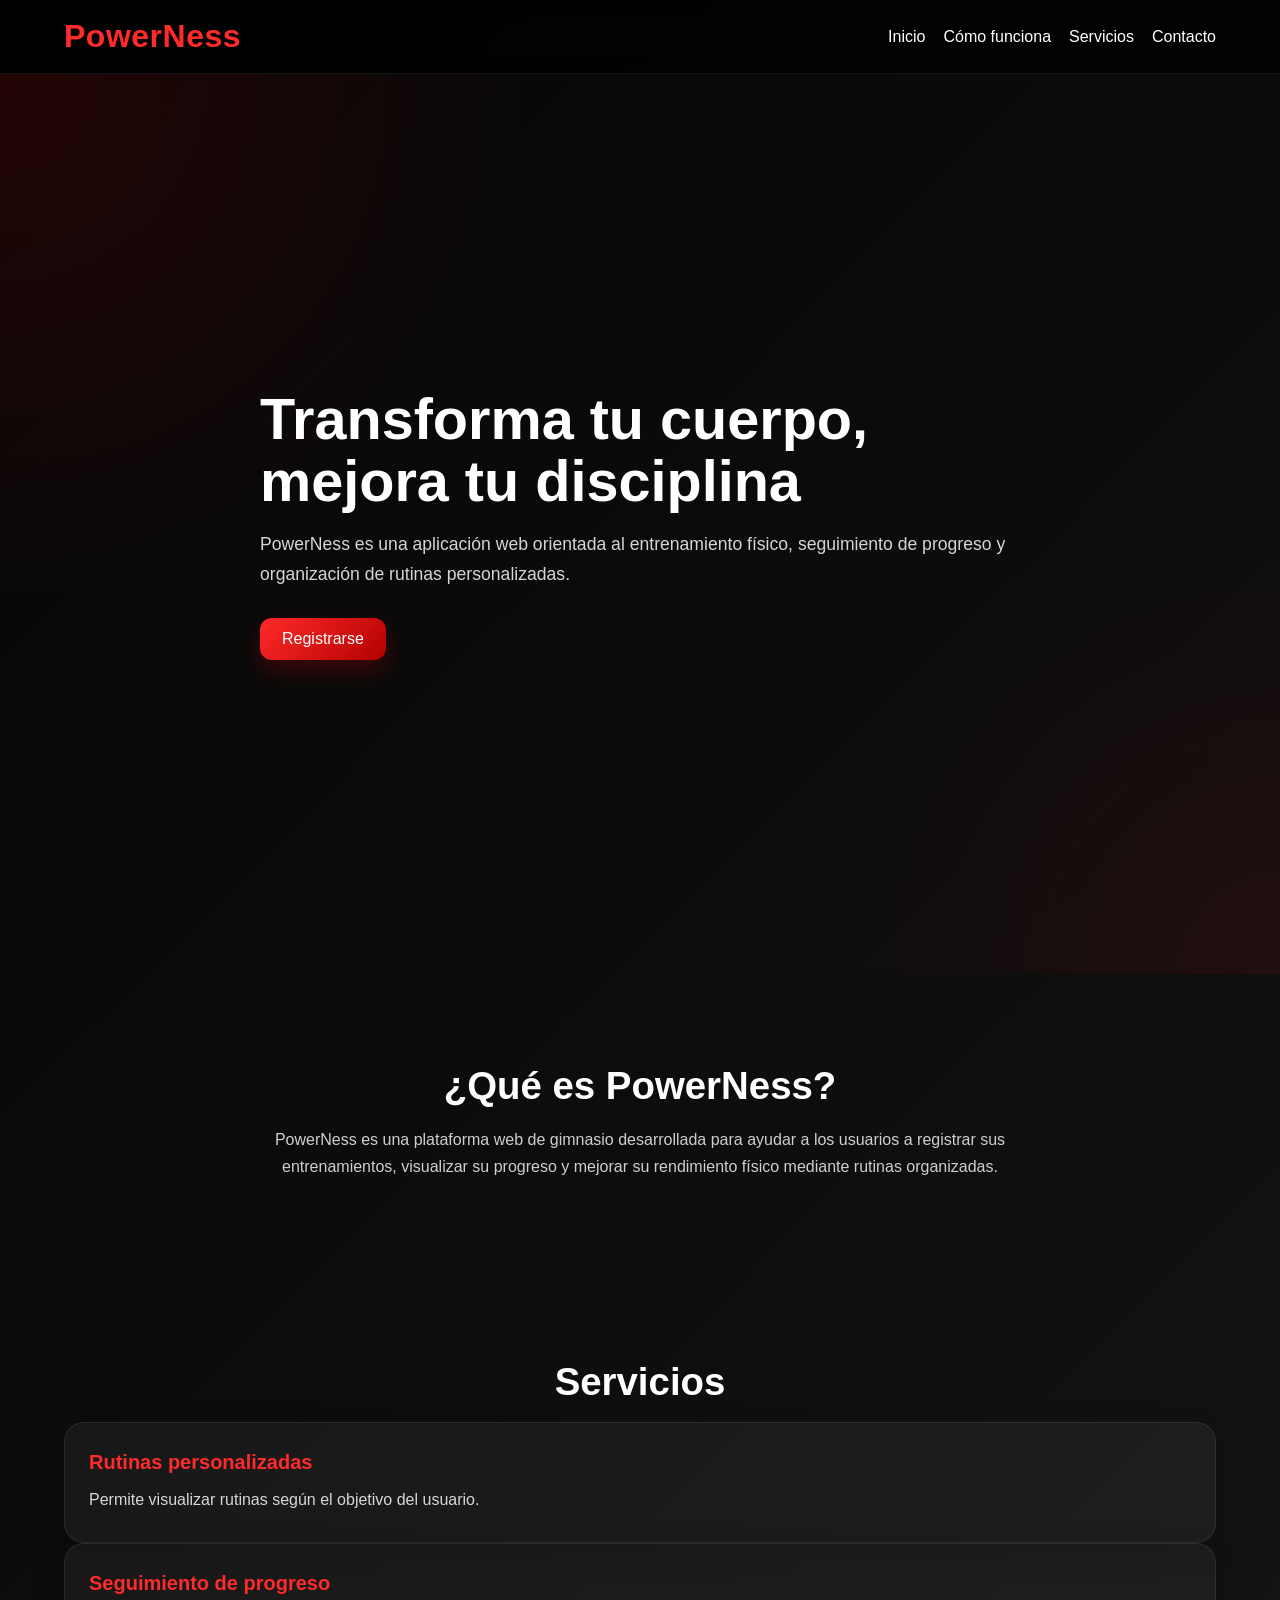
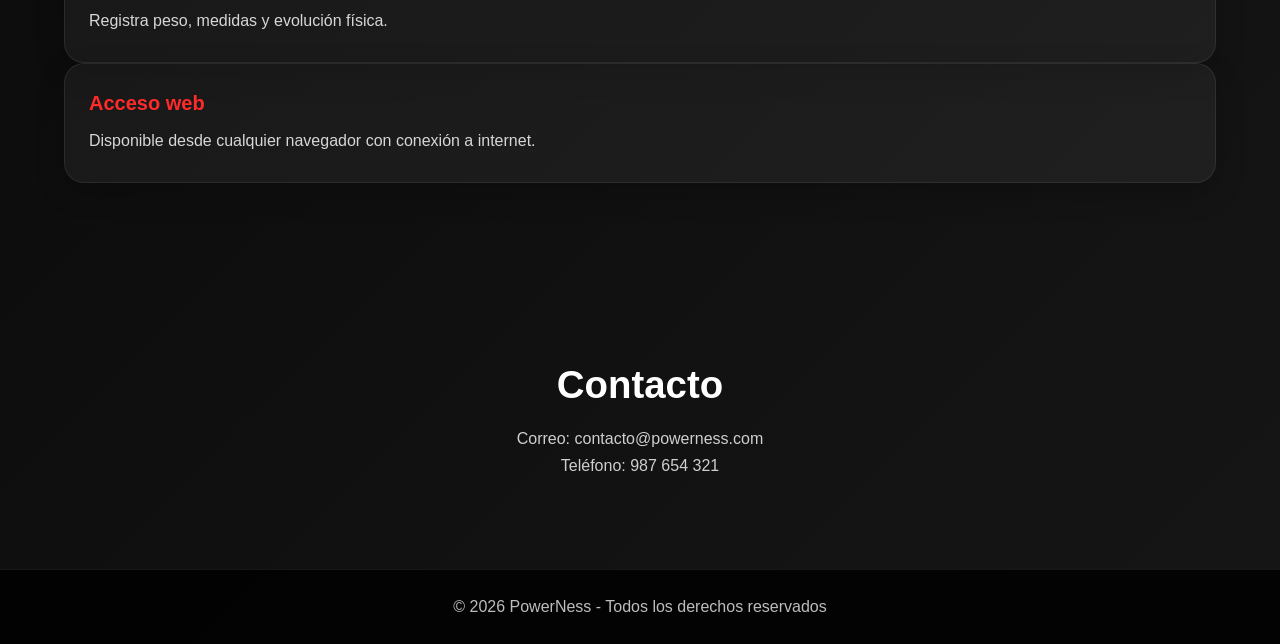
==== index.html @ 381ed104 "Subiendo PowerNess completo" ====
<!DOCTYPE html>
<html lang="es">
<head>
    <meta charset="UTF-8">
    <meta name="viewport" content="width=device-width, initial-scale=1.0">
    <title>PowerNess</title>
    <link rel="stylesheet" href="publico.css">
</head>
<body>

    <header>
        <div class="contenedor">
            <h1>PowerNess</h1>
            <nav>
               <a href="index.html">Inicio</a>
               <a href="como_funciona.html">Cómo funciona</a>
               <a href="servicios.html">Servicios</a>
               <a href="contacto.html">Contacto</a>
            </nav>
        </div>
    </header>

    <section id="inicio" class="hero">
        <div class="contenedor">
            <h2>Transforma tu cuerpo, mejora tu disciplina</h2>
            <p>
                PowerNess es una aplicación web orientada al entrenamiento físico,
                seguimiento de progreso y organización de rutinas personalizadas.
            </p>
            <a href="registro.php" class="btn">Registrarse</a>
        </div>
    </section>

    <section id="nosotros" class="seccion">
        <div class="contenedor">
            <h2>¿Qué es PowerNess?</h2>
            <p>
                PowerNess es una plataforma web de gimnasio desarrollada para ayudar
                a los usuarios a registrar sus entrenamientos, visualizar su progreso
                y mejorar su rendimiento físico mediante rutinas organizadas.
            </p>
        </div>
    </section>

    <section id="servicios" class="seccion gris">
        <div class="contenedor">
            <h2>Servicios</h2>
            <div class="tarjetas">
                <div class="tarjeta">
                    <h3>Rutinas personalizadas</h3>
                    <p>Permite visualizar rutinas según el objetivo del usuario.</p>
                </div>
                <div class="tarjeta">
                    <h3>Seguimiento de progreso</h3>
                    <p>Registra peso, medidas y evolución física.</p>
                </div>
                <div class="tarjeta">
                    <h3>Acceso web</h3>
                    <p>Disponible desde cualquier navegador con conexión a internet.</p>
                </div>
            </div>
        </div>
    </section>

    <section id="contacto" class="seccion">
        <div class="contenedor">
            <h2>Contacto</h2>
            <p>Correo: contacto@powerness.com</p>
            <p>Teléfono: 987 654 321</p>
        </div>
    </section>

    <footer>
        <div class="contenedor">
            <p>&copy; 2026 PowerNess - Todos los derechos reservados</p>
        </div>
    </footer>

</body>
</html>
---- publico.css ----
* {
    margin: 0;
    padding: 0;
    box-sizing: border-box;
}

body {
    font-family: Arial, sans-serif;
    background: linear-gradient(135deg, #050505, #0d0d0d, #161616);
    color: white;
    overflow-x: hidden;
}

.contenedor {
    width: 90%;
    max-width: 1200px;
    margin: auto;
}

header {
    background: rgba(0, 0, 0, 0.75);
    backdrop-filter: blur(10px);
    border-bottom: 1px solid rgba(255,255,255,0.08);
    padding: 18px 0;
    position: sticky;
    top: 0;
    z-index: 100;
    animation: fadeDown 0.8s ease;
}

header .contenedor {
    display: flex;
    justify-content: space-between;
    align-items: center;
}

header h1 {
    color: #ff2a2a;
    font-size: 2rem;
    font-weight: bold;
    letter-spacing: 0.5px;
}

nav {
    display: flex;
    gap: 18px;
    align-items: center;
}

nav a {
    color: white;
    text-decoration: none;
    transition: 0.3s ease;
    position: relative;
}

nav a:hover {
    color: #ff2a2a;
}

nav a::after {
    content: "";
    position: absolute;
    left: 0;
    bottom: -5px;
    width: 0%;
    height: 2px;
    background: #ff2a2a;
    transition: 0.3s ease;
}

nav a:hover::after {
    width: 100%;
}

.btn-nav,
.btn {
    display: inline-block;
    background: linear-gradient(135deg, #ff2a2a, #b30000);
    color: white;
    text-decoration: none;
    padding: 12px 22px;
    border-radius: 12px;
    transition: 0.3s ease;
    box-shadow: 0 10px 25px rgba(255, 0, 0, 0.22);
}

.btn-nav:hover,
.btn:hover {
    transform: translateY(-3px) scale(1.03);
    box-shadow: 0 14px 30px rgba(255, 0, 0, 0.3);
}

.hero {
    min-height: 100vh;
    display: flex;
    align-items: center;
    position: relative;
}

.hero::before {
    content: "";
    position: absolute;
    inset: 0;
    background:
        radial-gradient(circle at top left, rgba(255, 0, 0, 0.12), transparent 35%),
        radial-gradient(circle at bottom right, rgba(255, 0, 0, 0.08), transparent 30%);
    pointer-events: none;
}

.hero .contenedor {
    position: relative;
    z-index: 2;
    max-width: 760px;
}

.hero h2 {
    font-size: 3.6rem;
    line-height: 1.08;
    margin-bottom: 18px;
    animation: fadeUp 1s ease;
}

.hero p {
    font-size: 1.1rem;
    color: #d6d6d6;
    line-height: 1.7;
    margin-bottom: 28px;
    animation: fadeUp 1.2s ease;
}

.hero .btn {
    animation: fadeUp 1.4s ease;
}

.seccion {
    padding: 90px 0;
    animation: fadeIn 1s ease;
}

.seccion h2 {
    font-size: 2.4rem;
    margin-bottom: 18px;
    text-align: center;
}

.seccion p {
    color: #cfcfcf;
    line-height: 1.7;
    text-align: center;
    max-width: 800px;
    margin: 0 auto;
}

.grilla {
    display: grid;
    grid-template-columns: repeat(auto-fit, minmax(260px, 1fr));
    gap: 24px;
    margin-top: 40px;
}

.tarjeta {
    background: rgba(255,255,255,0.05);
    border: 1px solid rgba(255,255,255,0.08);
    border-radius: 20px;
    padding: 28px 24px;
    transition: transform 0.35s ease, box-shadow 0.35s ease, border 0.35s ease;
    box-shadow: 0 10px 30px rgba(0,0,0,0.2);
    animation: fadeUp 0.9s ease;
}

.tarjeta:hover {
    transform: translateY(-8px);
    border: 1px solid rgba(255, 42, 42, 0.35);
    box-shadow: 0 18px 40px rgba(0,0,0,0.3);
}

.tarjeta h3 {
    color: #ff2a2a;
    margin-bottom: 12px;
    font-size: 1.25rem;
}

.tarjeta p {
    text-align: left;
    margin: 0;
    color: #d7d7d7;
}

.pasos {
    margin-top: 45px;
    display: grid;
    grid-template-columns: repeat(auto-fit, minmax(220px, 1fr));
    gap: 22px;
}

.paso {
    background: rgba(255,255,255,0.04);
    border-left: 4px solid #ff2a2a;
    padding: 24px;
    border-radius: 16px;
    transition: 0.3s ease;
}

.paso:hover {
    transform: scale(1.02);
    background: rgba(255,255,255,0.06);
}

.paso span {
    display: inline-block;
    width: 38px;
    height: 38px;
    line-height: 38px;
    text-align: center;
    border-radius: 50%;
    background: #ff2a2a;
    font-weight: bold;
    margin-bottom: 14px;
}

footer {
    border-top: 1px solid rgba(255,255,255,0.08);
    text-align: center;
    padding: 28px 20px;
    color: #bdbdbd;
    background: rgba(0,0,0,0.85);
}

/* Animaciones */
@keyframes fadeUp {
    from {
        opacity: 0;
        transform: translateY(35px);
    }
    to {
        opacity: 1;
        transform: translateY(0);
    }
}

@keyframes fadeDown {
    from {
        opacity: 0;
        transform: translateY(-25px);
    }
    to {
        opacity: 1;
        transform: translateY(0);
    }
}

@keyframes fadeIn {
    from { opacity: 0; }
    to { opacity: 1; }
}

/* Responsive */
@media (max-width: 768px) {
    header .contenedor {
        flex-direction: column;
        gap: 14px;
    }

    nav {
        flex-wrap: wrap;
        justify-content: center;
    }

    .hero h2 {
        font-size: 2.5rem;
    }

    .hero p {
        font-size: 1rem;
    }
}
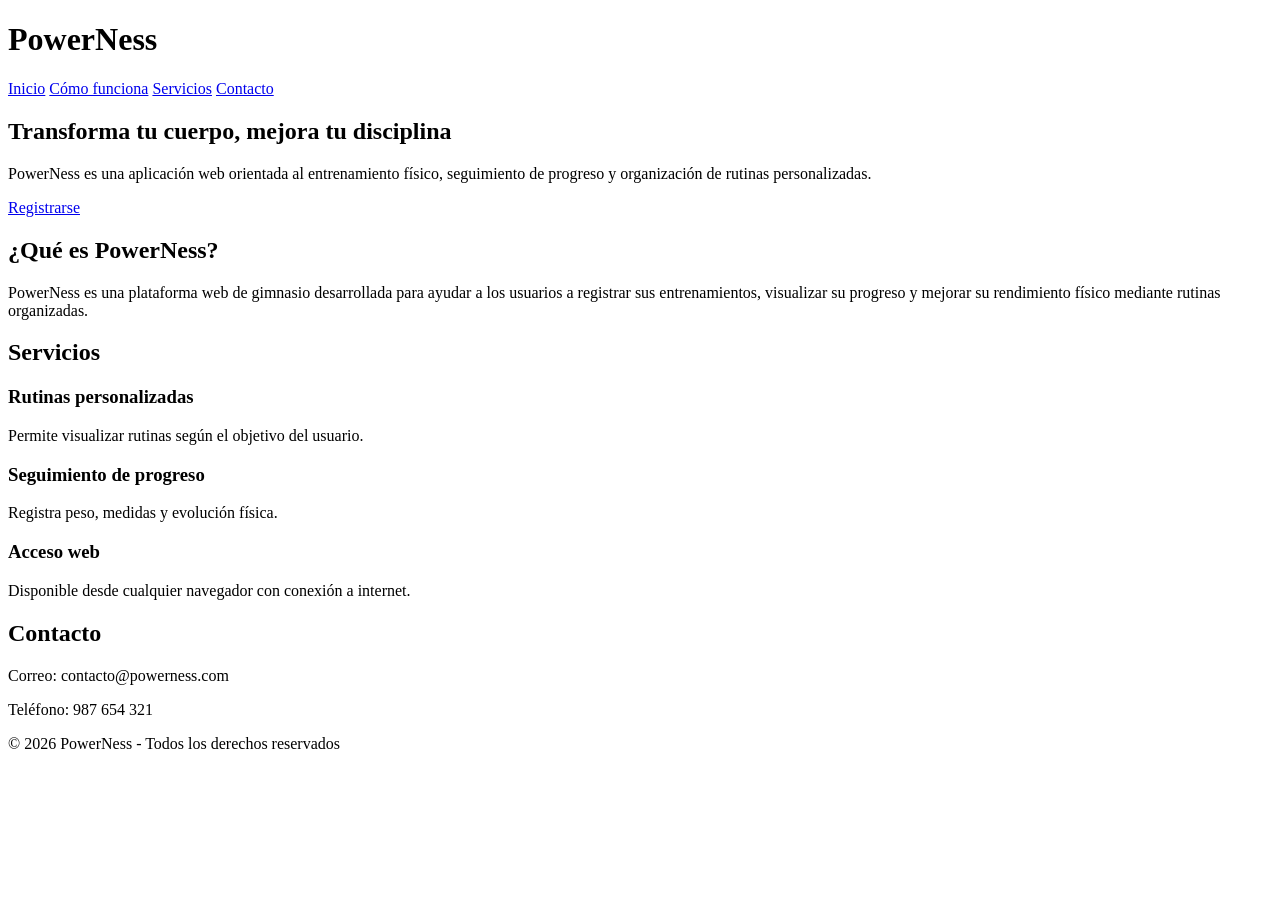
==== commit bcef8a58: "Agregando nuevos estilos CSS" ====
--- a/index.html
+++ b/index.html
@@ -4,7 +4,7 @@
     <meta charset="UTF-8">
     <meta name="viewport" content="width=device-width, initial-scale=1.0">
     <title>PowerNess</title>
-    <link rel="stylesheet" href="publico.css">
+    <link rel="stylesheet" href="css/public.css">
 </head>
 <body>
 
